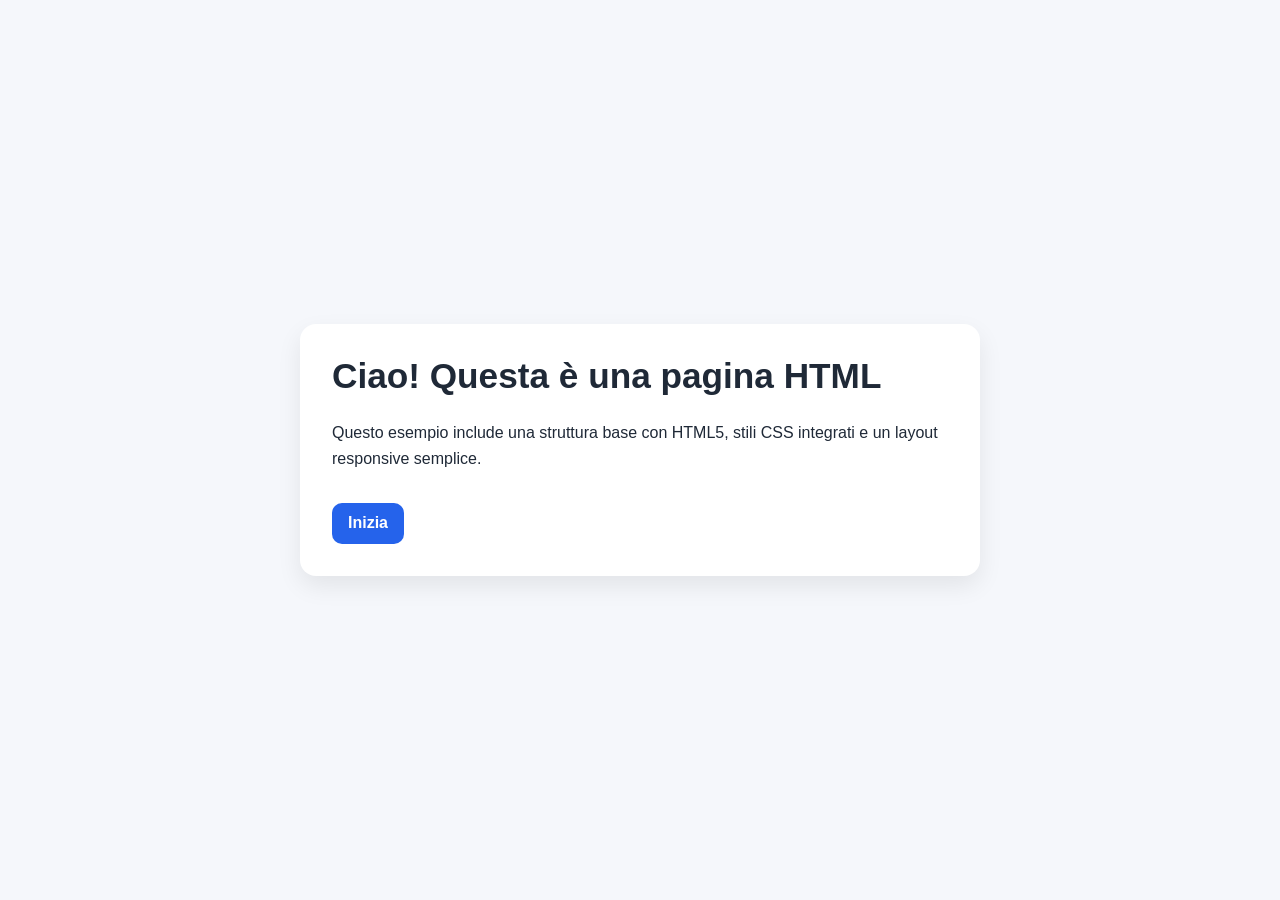
==== index.html @ 2ee24730 "Add example Italian HTML page" ====
<!DOCTYPE html>
<html lang="it">
<head>
  <meta charset="UTF-8" />
  <meta name="viewport" content="width=device-width, initial-scale=1.0" />
  <title>Pagina HTML di esempio</title>
  <style>
    :root {
      color-scheme: light dark;
      --bg: #f5f7fb;
      --card: #ffffff;
      --text: #1f2937;
      --accent: #2563eb;
    }

    @media (prefers-color-scheme: dark) {
      :root {
        --bg: #0f172a;
        --card: #111827;
        --text: #e5e7eb;
        --accent: #60a5fa;
      }
    }

    * { box-sizing: border-box; }

    body {
      margin: 0;
      min-height: 100vh;
      display: grid;
      place-items: center;
      font-family: Arial, sans-serif;
      background: var(--bg);
      color: var(--text);
      padding: 1.5rem;
    }

    .card {
      width: min(680px, 100%);
      background: var(--card);
      border-radius: 16px;
      padding: 2rem;
      box-shadow: 0 10px 25px rgb(0 0 0 / 0.08);
    }

    h1 {
      margin-top: 0;
      font-size: clamp(1.6rem, 2.8vw, 2.2rem);
    }

    p { line-height: 1.6; }

    .btn {
      display: inline-block;
      margin-top: 1rem;
      text-decoration: none;
      background: var(--accent);
      color: white;
      padding: 0.7rem 1rem;
      border-radius: 10px;
      font-weight: 600;
    }
  </style>
</head>
<body>
  <main class="card">
    <h1>Ciao! Questa è una pagina HTML</h1>
    <p>
      Questo esempio include una struttura base con HTML5, stili CSS integrati
      e un layout responsive semplice.
    </p>
    <a class="btn" href="#" aria-label="Pulsante di esempio">Inizia</a>
  </main>
</body>
</html>
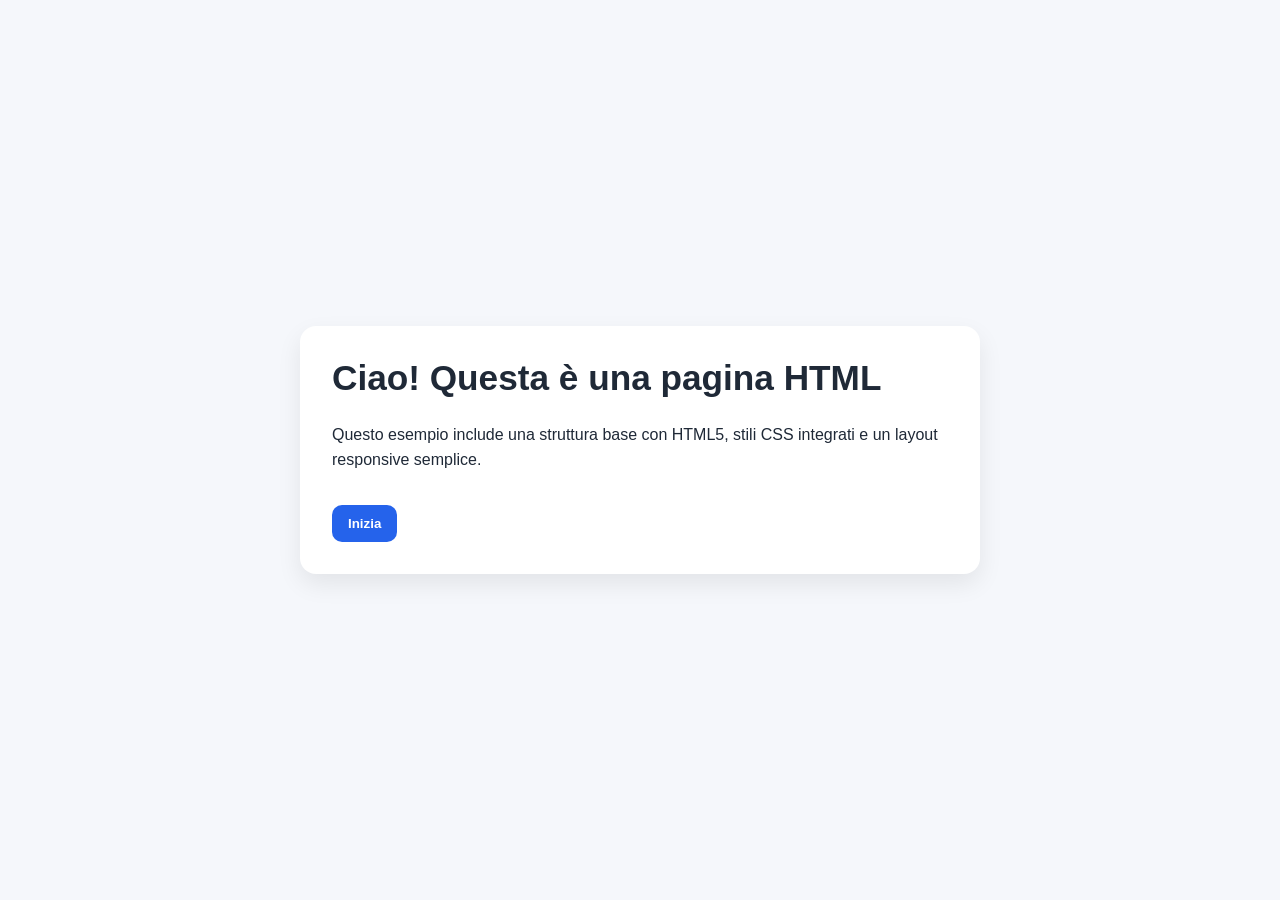
==== commit 6ef07dcc: "Show error modal on Inizia click" ====
--- a/index.html
+++ b/index.html
@@ -11,6 +11,8 @@
       --card: #ffffff;
       --text: #1f2937;
       --accent: #2563eb;
+      --danger: #dc2626;
+      --overlay: rgb(0 0 0 / 0.45);
     }
 
     @media (prefers-color-scheme: dark) {
@@ -19,6 +21,8 @@
         --card: #111827;
         --text: #e5e7eb;
         --accent: #60a5fa;
+        --danger: #f87171;
+        --overlay: rgb(0 0 0 / 0.65);
       }
     }
 
@@ -59,6 +63,39 @@
       padding: 0.7rem 1rem;
       border-radius: 10px;
       font-weight: 600;
+      border: 0;
+      cursor: pointer;
+    }
+
+    .modal-overlay {
+      position: fixed;
+      inset: 0;
+      display: none;
+      place-items: center;
+      background: var(--overlay);
+      padding: 1rem;
+    }
+
+    .modal-overlay.open { display: grid; }
+
+    .modal {
+      width: min(420px, 100%);
+      background: var(--card);
+      color: var(--text);
+      border-radius: 14px;
+      padding: 1.2rem;
+      box-shadow: 0 12px 30px rgb(0 0 0 / 0.2);
+    }
+
+    .modal h2 {
+      margin: 0 0 0.5rem;
+      color: var(--danger);
+      font-size: 1.2rem;
+    }
+
+    .modal-actions {
+      margin-top: 1rem;
+      text-align: right;
     }
   </style>
 </head>
@@ -69,7 +106,37 @@
       Questo esempio include una struttura base con HTML5, stili CSS integrati
       e un layout responsive semplice.
     </p>
-    <a class="btn" href="#" aria-label="Pulsante di esempio">Inizia</a>
+    <button class="btn" id="startBtn" type="button">Inizia</button>
   </main>
+
+  <div class="modal-overlay" id="errorModal" role="dialog" aria-modal="true" aria-labelledby="modalTitle" aria-describedby="modalDesc">
+    <div class="modal">
+      <h2 id="modalTitle">Errore</h2>
+      <p id="modalDesc">Si è verificato un errore. Riprova più tardi.</p>
+      <div class="modal-actions">
+        <button class="btn" id="closeModalBtn" type="button">Chiudi</button>
+      </div>
+    </div>
+  </div>
+
+  <script>
+    const startBtn = document.getElementById('startBtn');
+    const errorModal = document.getElementById('errorModal');
+    const closeModalBtn = document.getElementById('closeModalBtn');
+
+    const openModal = () => errorModal.classList.add('open');
+    const closeModal = () => errorModal.classList.remove('open');
+
+    startBtn.addEventListener('click', openModal);
+    closeModalBtn.addEventListener('click', closeModal);
+
+    errorModal.addEventListener('click', (event) => {
+      if (event.target === errorModal) closeModal();
+    });
+
+    document.addEventListener('keydown', (event) => {
+      if (event.key === 'Escape') closeModal();
+    });
+  </script>
 </body>
 </html>
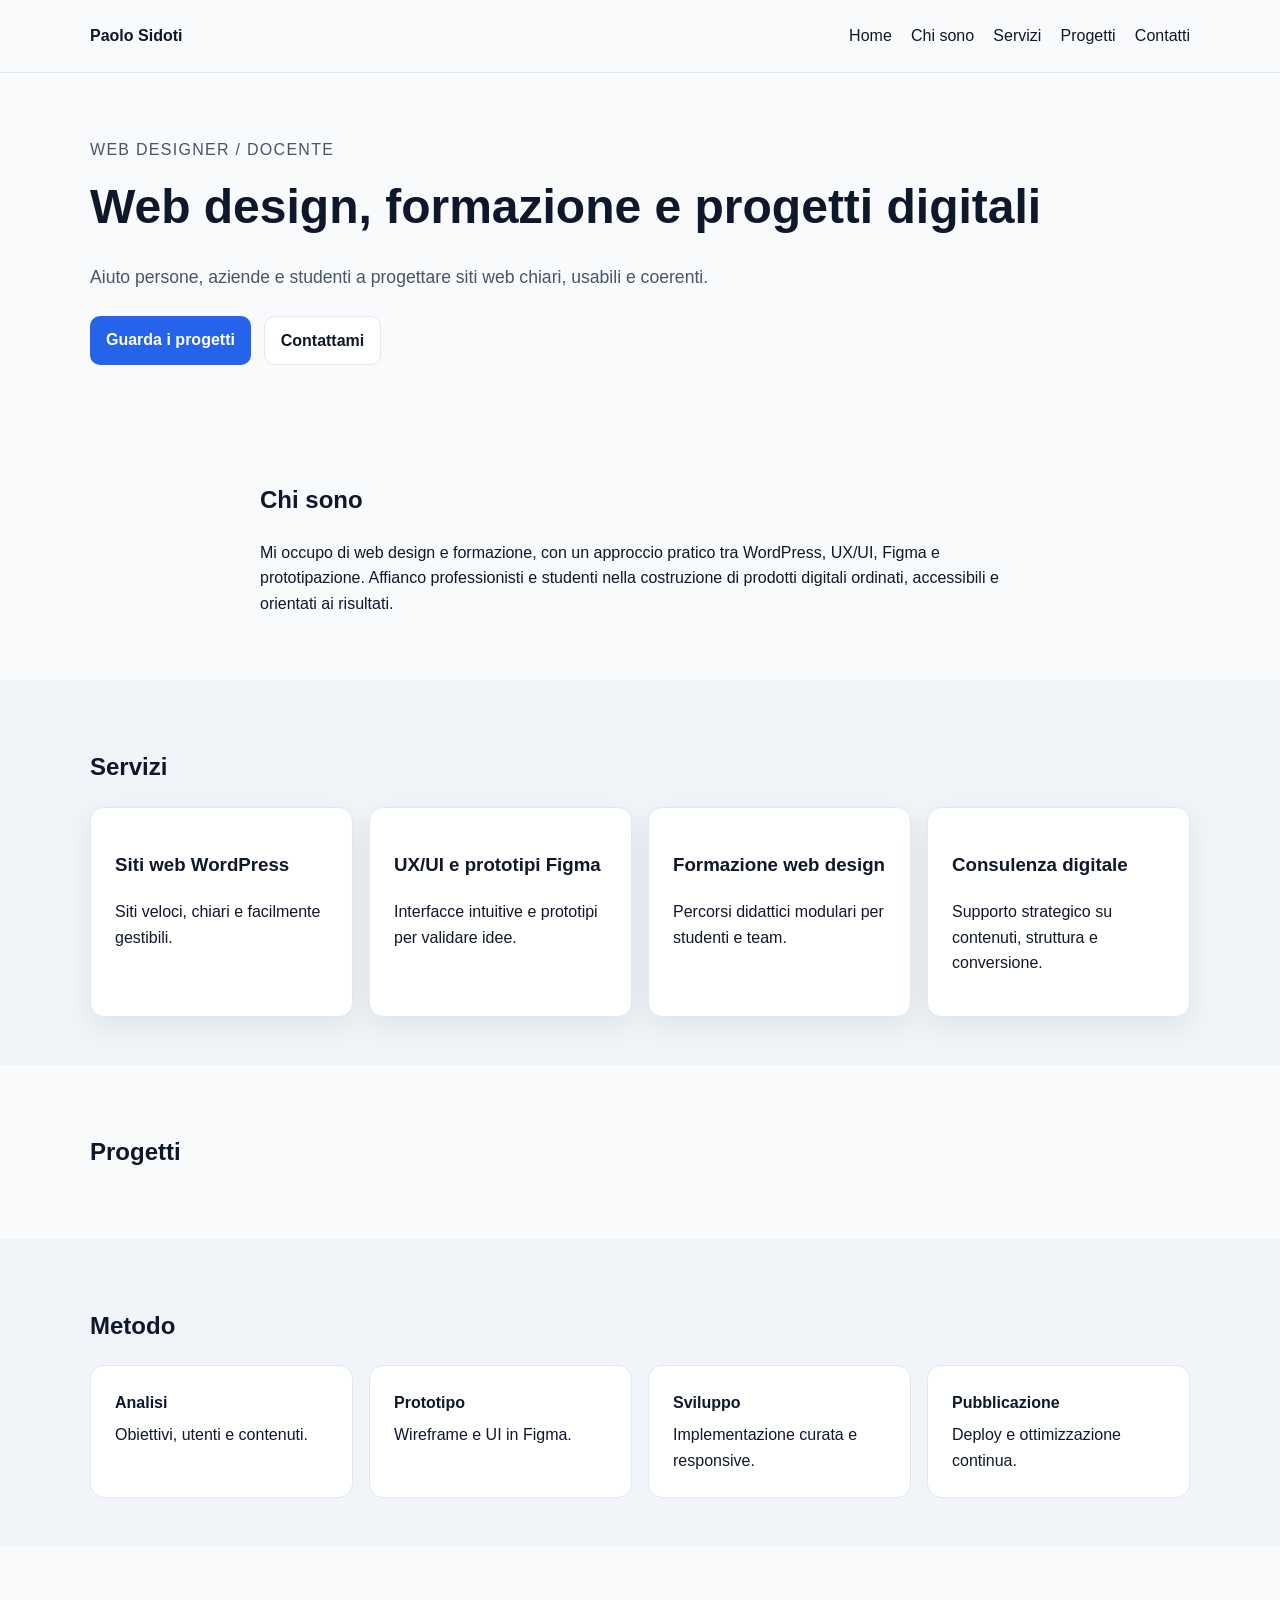
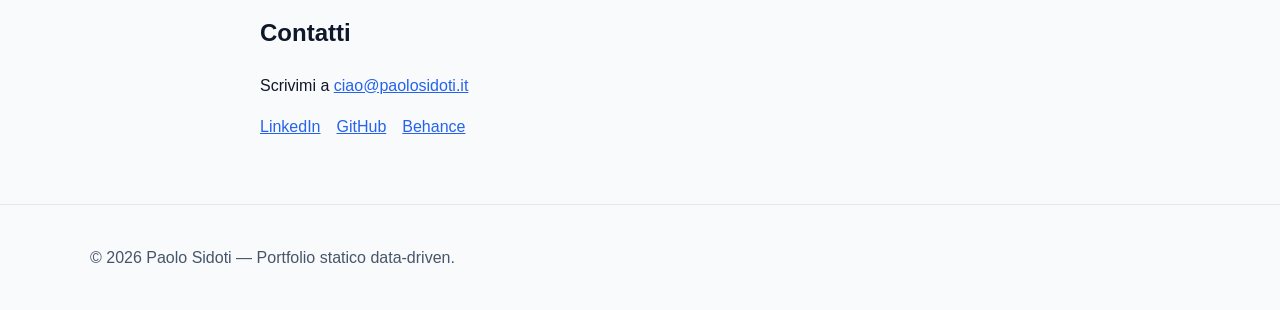
==== commit 6ca18e99: "Initial data-driven portfolio website" ====
--- a/index.html
+++ b/index.html
@@ -1,142 +1,103 @@
 <!DOCTYPE html>
 <html lang="it">
 <head>
-  <meta charset="UTF-8" />
-  <meta name="viewport" content="width=device-width, initial-scale=1.0" />
-  <title>Pagina HTML di esempio</title>
-  <style>
-    :root {
-      color-scheme: light dark;
-      --bg: #f5f7fb;
-      --card: #ffffff;
-      --text: #1f2937;
-      --accent: #2563eb;
-      --danger: #dc2626;
-      --overlay: rgb(0 0 0 / 0.45);
-    }
-
-    @media (prefers-color-scheme: dark) {
-      :root {
-        --bg: #0f172a;
-        --card: #111827;
-        --text: #e5e7eb;
-        --accent: #60a5fa;
-        --danger: #f87171;
-        --overlay: rgb(0 0 0 / 0.65);
-      }
-    }
-
-    * { box-sizing: border-box; }
-
-    body {
-      margin: 0;
-      min-height: 100vh;
-      display: grid;
-      place-items: center;
-      font-family: Arial, sans-serif;
-      background: var(--bg);
-      color: var(--text);
-      padding: 1.5rem;
-    }
-
-    .card {
-      width: min(680px, 100%);
-      background: var(--card);
-      border-radius: 16px;
-      padding: 2rem;
-      box-shadow: 0 10px 25px rgb(0 0 0 / 0.08);
-    }
-
-    h1 {
-      margin-top: 0;
-      font-size: clamp(1.6rem, 2.8vw, 2.2rem);
-    }
-
-    p { line-height: 1.6; }
-
-    .btn {
-      display: inline-block;
-      margin-top: 1rem;
-      text-decoration: none;
-      background: var(--accent);
-      color: white;
-      padding: 0.7rem 1rem;
-      border-radius: 10px;
-      font-weight: 600;
-      border: 0;
-      cursor: pointer;
-    }
-
-    .modal-overlay {
-      position: fixed;
-      inset: 0;
-      display: none;
-      place-items: center;
-      background: var(--overlay);
-      padding: 1rem;
-    }
-
-    .modal-overlay.open { display: grid; }
-
-    .modal {
-      width: min(420px, 100%);
-      background: var(--card);
-      color: var(--text);
-      border-radius: 14px;
-      padding: 1.2rem;
-      box-shadow: 0 12px 30px rgb(0 0 0 / 0.2);
-    }
-
-    .modal h2 {
-      margin: 0 0 0.5rem;
-      color: var(--danger);
-      font-size: 1.2rem;
-    }
-
-    .modal-actions {
-      margin-top: 1rem;
-      text-align: right;
-    }
-  </style>
+  <meta charset="UTF-8">
+  <meta name="viewport" content="width=device-width, initial-scale=1.0">
+  <meta name="description" content="Portfolio di Paolo Sidoti: web design, formazione e progetti digitali.">
+  <title>Paolo Sidoti | Web Design & Formazione</title>
+  <link rel="stylesheet" href="css/style.css">
 </head>
 <body>
-  <main class="card">
-    <h1>Ciao! Questa è una pagina HTML</h1>
-    <p>
-      Questo esempio include una struttura base con HTML5, stili CSS integrati
-      e un layout responsive semplice.
-    </p>
-    <button class="btn" id="startBtn" type="button">Inizia</button>
+  <a class="skip-link" href="#main-content">Salta al contenuto principale</a>
+  <header class="site-header" id="home">
+    <div class="container nav-wrap">
+      <a class="logo" href="#home" aria-label="Vai alla home">Paolo Sidoti</a>
+      <button class="menu-toggle" aria-expanded="false" aria-controls="site-nav" aria-label="Apri menu">☰</button>
+      <nav id="site-nav" class="site-nav" aria-label="Menu principale">
+        <ul>
+          <li><a href="#home">Home</a></li>
+          <li><a href="#chi-sono">Chi sono</a></li>
+          <li><a href="#servizi">Servizi</a></li>
+          <li><a href="#progetti">Progetti</a></li>
+          <li><a href="#contatti">Contatti</a></li>
+        </ul>
+      </nav>
+    </div>
+  </header>
+
+  <main id="main-content">
+    <section class="hero section">
+      <div class="container">
+        <p class="eyebrow">Web designer / Docente</p>
+        <h1>Web design, formazione e progetti digitali</h1>
+        <p class="lead">Aiuto persone, aziende e studenti a progettare siti web chiari, usabili e coerenti.</p>
+        <div class="hero-actions">
+          <a class="btn btn-primary" href="#progetti">Guarda i progetti</a>
+          <a class="btn btn-secondary" href="#contatti">Contattami</a>
+        </div>
+      </div>
+    </section>
+
+    <section id="chi-sono" class="section">
+      <div class="container narrow">
+        <h2>Chi sono</h2>
+        <p>Mi occupo di web design e formazione, con un approccio pratico tra WordPress, UX/UI, Figma e prototipazione. Affianco professionisti e studenti nella costruzione di prodotti digitali ordinati, accessibili e orientati ai risultati.</p>
+      </div>
+    </section>
+
+    <section id="servizi" class="section alt-bg">
+      <div class="container">
+        <h2>Servizi</h2>
+        <div class="grid cards-4">
+          <article class="card reveal"><h3>Siti web WordPress</h3><p>Siti veloci, chiari e facilmente gestibili.</p></article>
+          <article class="card reveal"><h3>UX/UI e prototipi Figma</h3><p>Interfacce intuitive e prototipi per validare idee.</p></article>
+          <article class="card reveal"><h3>Formazione web design</h3><p>Percorsi didattici modulari per studenti e team.</p></article>
+          <article class="card reveal"><h3>Consulenza digitale</h3><p>Supporto strategico su contenuti, struttura e conversione.</p></article>
+        </div>
+      </div>
+    </section>
+
+    <section id="progetti" class="section">
+      <div class="container">
+        <div class="section-head">
+          <h2>Progetti</h2>
+        </div>
+        <div id="projects-grid" class="grid cards-3" aria-live="polite"></div>
+      </div>
+    </section>
+
+    <section class="section alt-bg" id="metodo">
+      <div class="container">
+        <h2>Metodo</h2>
+        <ol class="steps">
+          <li class="reveal"><strong>Analisi</strong><span>Obiettivi, utenti e contenuti.</span></li>
+          <li class="reveal"><strong>Prototipo</strong><span>Wireframe e UI in Figma.</span></li>
+          <li class="reveal"><strong>Sviluppo</strong><span>Implementazione curata e responsive.</span></li>
+          <li class="reveal"><strong>Pubblicazione</strong><span>Deploy e ottimizzazione continua.</span></li>
+        </ol>
+      </div>
+    </section>
+
+    <section id="contatti" class="section">
+      <div class="container narrow">
+        <h2>Contatti</h2>
+        <p>Scrivimi a <a href="mailto:ciao@paolosidoti.it">ciao@paolosidoti.it</a></p>
+        <ul class="social-links">
+          <li><a href="#" aria-label="Profilo LinkedIn">LinkedIn</a></li>
+          <li><a href="#" aria-label="Profilo GitHub">GitHub</a></li>
+          <li><a href="#" aria-label="Profilo Behance">Behance</a></li>
+        </ul>
+      </div>
+    </section>
   </main>
 
-  <div class="modal-overlay" id="errorModal" role="dialog" aria-modal="true" aria-labelledby="modalTitle" aria-describedby="modalDesc">
-    <div class="modal">
-      <h2 id="modalTitle">Errore</h2>
-      <p id="modalDesc">Si è verificato un errore. Riprova più tardi.</p>
-      <div class="modal-actions">
-        <button class="btn" id="closeModalBtn" type="button">Chiudi</button>
-      </div>
+  <footer class="site-footer">
+    <div class="container">
+      <p>© 2026 Paolo Sidoti — Portfolio statico data-driven.</p>
     </div>
-  </div>
+  </footer>
 
-  <script>
-    const startBtn = document.getElementById('startBtn');
-    const errorModal = document.getElementById('errorModal');
-    const closeModalBtn = document.getElementById('closeModalBtn');
-
-    const openModal = () => errorModal.classList.add('open');
-    const closeModal = () => errorModal.classList.remove('open');
-
-    startBtn.addEventListener('click', openModal);
-    closeModalBtn.addEventListener('click', closeModal);
-
-    errorModal.addEventListener('click', (event) => {
-      if (event.target === errorModal) closeModal();
-    });
-
-    document.addEventListener('keydown', (event) => {
-      if (event.key === 'Escape') closeModal();
-    });
-  </script>
+  <script src="data/projects.js"></script>
+  <script src="js/main.js"></script>
 </body>
 </html>
--- a/css/style.css
+++ b/css/style.css
@@ -0,0 +1,70 @@
+:root {
+  --bg: #f8fafc;
+  --surface: #ffffff;
+  --text: #0f172a;
+  --muted: #475569;
+  --accent: #2563eb;
+  --accent-hover: #1d4ed8;
+  --border: #e2e8f0;
+  --shadow: 0 10px 30px rgb(15 23 42 / 8%);
+  --radius: 14px;
+  --radius-sm: 10px;
+  --space-1: 0.5rem;
+  --space-2: 1rem;
+  --space-3: 1.5rem;
+  --space-4: 2rem;
+  --space-5: 3rem;
+}
+* { box-sizing: border-box; }
+html { scroll-behavior: smooth; }
+body { margin: 0; font-family: -apple-system, BlinkMacSystemFont, "Segoe UI", sans-serif; color: var(--text); background: var(--bg); line-height: 1.6; }
+a { color: var(--accent); }
+a:hover { color: var(--accent-hover); }
+img { max-width: 100%; display: block; border-radius: var(--radius-sm); }
+.container { width: min(1100px, 92%); margin: 0 auto; }
+.narrow { width: min(760px, 92%); }
+.section { padding: var(--space-5) 0; }
+.alt-bg { background: #f1f5f9; }
+.skip-link { position: absolute; left: -999px; top: auto; }
+.skip-link:focus { left: 1rem; top: 1rem; background: #fff; padding: .5rem; border-radius: 6px; }
+.site-header { position: sticky; top: 0; z-index: 100; background: rgb(248 250 252 / 92%); backdrop-filter: blur(8px); border-bottom: 1px solid var(--border); }
+.nav-wrap { display: flex; align-items: center; justify-content: space-between; min-height: 72px; }
+.logo { font-weight: 700; color: var(--text); text-decoration: none; }
+.site-nav ul { display: flex; list-style: none; gap: 1.2rem; padding: 0; margin: 0; }
+.site-nav a { text-decoration: none; color: var(--text); }
+.menu-toggle { display: none; border: 1px solid var(--border); background: #fff; border-radius: 8px; padding: 0.4rem 0.7rem; }
+.hero h1 { font-size: clamp(1.9rem, 4vw, 3rem); margin: 0 0 var(--space-2); }
+.eyebrow { text-transform: uppercase; letter-spacing: .08em; color: var(--muted); margin-bottom: .4rem; }
+.lead { font-size: 1.1rem; color: var(--muted); max-width: 65ch; }
+.hero-actions { display: flex; gap: .8rem; flex-wrap: wrap; margin-top: var(--space-3); }
+.btn { display: inline-block; border: 0; border-radius: 10px; padding: .7rem 1rem; text-decoration: none; font-weight: 600; transition: .2s ease; }
+.btn-primary { background: var(--accent); color: #fff; }
+.btn-primary:hover { background: var(--accent-hover); color: #fff; }
+.btn-secondary { background: #fff; color: var(--text); border: 1px solid var(--border); }
+.grid { display: grid; gap: var(--space-2); }
+.cards-4 { grid-template-columns: repeat(4, minmax(0, 1fr)); }
+.cards-3 { grid-template-columns: repeat(3, minmax(0, 1fr)); }
+.card { background: var(--surface); border: 1px solid var(--border); border-radius: var(--radius); padding: var(--space-3); box-shadow: var(--shadow); transition: transform .2s ease, box-shadow .2s ease; }
+.card:hover { transform: translateY(-4px); box-shadow: 0 16px 30px rgb(15 23 42 / 12%); }
+.project-card { overflow: hidden; padding: 0; }
+.project-card .project-content { padding: var(--space-3); }
+.project-meta { color: var(--muted); font-size: .9rem; }
+.steps { list-style: none; padding: 0; margin: 0; display: grid; grid-template-columns: repeat(4, minmax(0,1fr)); gap: var(--space-2); }
+.steps li { background: var(--surface); border: 1px solid var(--border); border-radius: var(--radius); padding: var(--space-3); display: flex; flex-direction: column; gap: .4rem; }
+.social-links { list-style: none; display: flex; gap: 1rem; padding: 0; }
+.site-footer { border-top: 1px solid var(--border); padding: var(--space-3) 0; color: var(--muted); }
+.project-layout { display: grid; gap: var(--space-4); }
+.project-info { display: grid; gap: var(--space-2); grid-template-columns: repeat(4,minmax(0,1fr)); }
+.gallery { display: grid; grid-template-columns: repeat(2, minmax(0,1fr)); gap: var(--space-2); }
+.reveal { opacity: 0; transform: translateY(20px); transition: .5s ease; }
+.reveal.visible { opacity: 1; transform: translateY(0); }
+@media (max-width: 960px) {
+  .cards-4, .cards-3, .steps, .project-info { grid-template-columns: repeat(2, minmax(0,1fr)); }
+}
+@media (max-width: 700px) {
+  .menu-toggle { display: inline-block; }
+  .site-nav { position: absolute; right: 4%; top: 72px; background: #fff; border: 1px solid var(--border); border-radius: 10px; padding: 1rem; display: none; min-width: 220px; }
+  .site-nav.open { display: block; }
+  .site-nav ul { flex-direction: column; }
+  .cards-4, .cards-3, .steps, .project-info, .gallery { grid-template-columns: 1fr; }
+}
